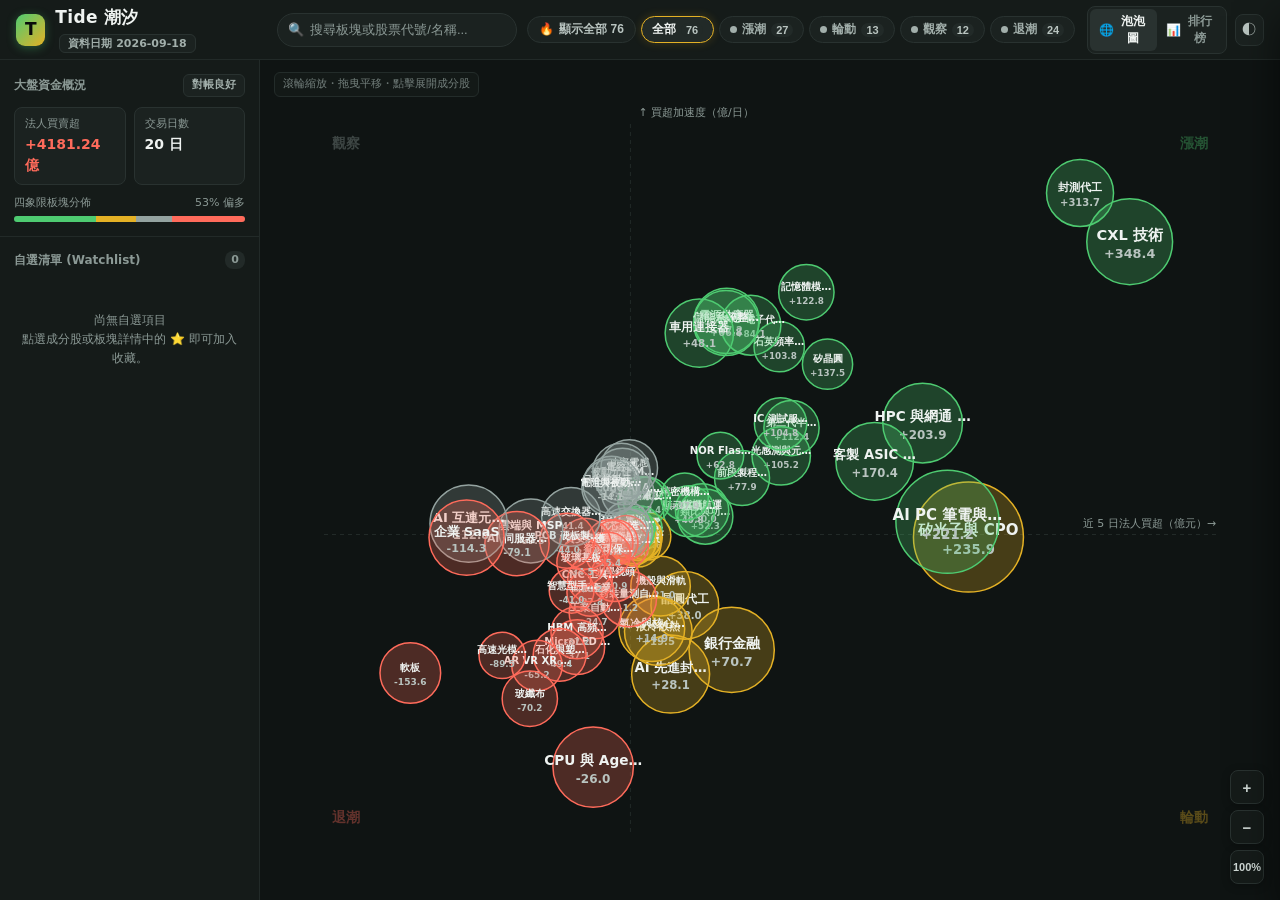
==== web/index.html @ 248040b3 "feat: initial commit for Tide Taiwan Stock Flow Visualizer" ====
<!DOCTYPE html>
<html lang="zh-TW" data-theme="dark">
<head>
<meta charset="UTF-8">
<meta name="viewport" content="width=device-width, initial-scale=1.0, maximum-scale=5, viewport-fit=cover">
<title>Tide 潮汐｜台股板塊輪動・法人資金流向</title>
<link rel="stylesheet" href="style.css">
<script>
// 首屏前套用主題，避免閃爍
(function () {
  try {
    var mode = localStorage.getItem('theme_mode') || 'dark';
    document.documentElement.dataset.theme = mode;
  } catch (e) {
    document.documentElement.dataset.theme = 'dark';
  }
}());
</script>
</head>
<body>
<div class="app-container">

  <!-- 頂部導航列 -->
  <header class="top-header">
    <div class="brand-section" id="brand-home">
      <div class="brand-logo">T</div>
      <div>
        <span class="brand-title">Tide 潮汐</span>
        <span class="date-badge" id="data-date">載入中…</span>
      </div>
    </div>

    <!-- 搜尋與象限過濾 -->
    <div class="header-center">
      <div class="search-wrapper" id="search-wrapper">
        <span class="search-icon-left">🔍</span>
        <input type="text" class="search-input" id="search-input" placeholder="搜尋板塊或股票代號/名稱..." autocomplete="off">
        <button class="search-clear-btn" id="search-clear" type="button" aria-label="清除搜尋">✕</button>
        <div class="search-dropdown" id="search-dropdown"></div>
      </div>

      <div class="quadrant-filters" id="quadrant-filters">
        <button class="compact-chip" id="compact-toggle" type="button" title="切換熱門前 15 大板塊或全部 76 板塊">
          <span>🔥</span> <span id="compact-toggle-label">只看熱門 15</span>
        </button>
        <button class="q-filter-btn active" data-q="" type="button">
          <span class="label">全部</span> <span class="count" id="count-all">76</span>
        </button>
        <button class="q-filter-btn" data-q="surge" type="button">
          <span class="dot"></span> <span class="label">漲潮</span> <span class="count" id="count-surge">0</span>
        </button>
        <button class="q-filter-btn" data-q="rotation" type="button">
          <span class="dot"></span> <span class="label">輪動</span> <span class="count" id="count-rotation">0</span>
        </button>
        <button class="q-filter-btn" data-q="watch" type="button">
          <span class="dot"></span> <span class="label">觀察</span> <span class="count" id="count-watch">0</span>
        </button>
        <button class="q-filter-btn" data-q="ebb" type="button">
          <span class="dot"></span> <span class="label">退潮</span> <span class="count" id="count-ebb">0</span>
        </button>
      </div>
    </div>

    <!-- 視圖與主題切換 -->
    <div class="header-right">
      <div class="view-toggle">
        <button class="view-btn active" id="btn-view-chart" type="button" title="四象限泡泡圖">
          <span>🌐</span> 泡泡圖
        </button>
        <button class="view-btn" id="btn-view-rank" type="button" title="板塊資金排行榜">
          <span>📊</span> 排行榜
        </button>
      </div>
      <button class="icon-btn" id="theme-toggle" type="button" title="切換深淺色主題" aria-label="切換主題">◐</button>
    </div>
  </header>

  <!-- 主內容分欄 -->
  <div class="main-body">

    <!-- 左側側欄：市場總覽與自選清單 -->
    <aside class="sidebar" id="sidebar">
      <div class="sidebar-section">
        <div class="sidebar-title">
          <span>大盤資金概況</span>
          <span class="date-badge" id="sidebar-recon-badge">對帳良好</span>
        </div>
        <div class="market-stats-grid">
          <div class="stat-box">
            <div class="stat-label">法人買賣超</div>
            <div class="stat-value" id="stat-total-flow">--</div>
          </div>
          <div class="stat-box">
            <div class="stat-label">交易日數</div>
            <div class="stat-value" id="stat-trading-days">--</div>
          </div>
        </div>
        <div class="quadrant-bar-wrap">
          <div class="stat-label" style="display:flex; justify-content:space-between; margin-bottom:4px;">
            <span>四象限板塊分佈</span>
            <span id="stat-quad-ratio">--</span>
          </div>
          <div class="quadrant-bar" id="quadrant-bar">
            <div class="quadrant-bar-segment surge" style="width: 25%"></div>
            <div class="quadrant-bar-segment rotation" style="width: 25%"></div>
            <div class="quadrant-bar-segment watch" style="width: 25%"></div>
            <div class="quadrant-bar-segment ebb" style="width: 25%"></div>
          </div>
        </div>
      </div>

      <!-- 自選清單 -->
      <div class="watchlist-wrap">
        <div class="sidebar-section" style="border-bottom:none; padding-bottom:4px;">
          <div class="sidebar-title">
            <span>自選清單 (Watchlist)</span>
            <span class="count" id="watchlist-count" style="font-size:11px; background:var(--s4); padding:1px 6px; border-radius:8px;">0</span>
          </div>
        </div>
        <div class="watchlist-list" id="watchlist-items">
          <div class="watchlist-empty">尚無自選項目<br>點選成分股或板塊詳情中的 ⭐ 即可加入收藏。</div>
        </div>
      </div>
    </aside>

    <!-- 中央工作區 -->
    <main class="main-stage">
      <!-- 泡泡圖視圖 -->
      <div class="chart-container" id="chart-view">
        <div class="pan-hint">滾輪縮放・拖曳平移・點擊展開成分股</div>
        <div id="chart-mount" style="width:100%; height:100%;"></div>

        <!-- 重疊板塊彈出選單 (Overlap Disambiguation Popover) -->
        <div class="overlap-menu" id="overlap-menu" style="display:none;"></div>

        <!-- 畫布懸浮控制鈕 -->
        <div class="chart-controls">
          <button class="zoom-btn" id="btn-zoom-in" type="button" title="放大">+</button>
          <button class="zoom-btn" id="btn-zoom-out" type="button" title="縮小">−</button>
          <button class="zoom-btn" id="btn-zoom-reset" type="button" title="重置視圖" style="font-size:11px;">100%</button>
        </div>
      </div>

      <!-- 排行榜視圖 -->
      <div class="ranking-container" id="ranking-view">
        <div class="ranking-table-card">
          <div style="display:flex; justify-content:space-between; align-items:center; padding:12px 16px; border-bottom:1px solid var(--s4);">
            <div style="font-size:15px; font-weight:700;">板塊資金流排行榜</div>
            <div class="view-toggle" id="rank-sort-tabs">
              <button class="view-btn active" data-sort="net_5d_yi" type="button">近 5 日</button>
              <button class="view-btn" data-sort="net_1d_yi" type="button">當日</button>
              <button class="view-btn" data-sort="net_20d_yi" type="button">近 20 日</button>
              <button class="view-btn" data-sort="accel" type="button">加速度</button>
            </div>
          </div>
          <div id="ranking-mount"></div>
        </div>
      </div>
    </main>

  </div>

  <!-- 懸浮氣泡 Tooltip Popover -->
  <div class="bubble-tooltip" id="bubble-tooltip"></div>

  <!-- 右側滑入式成分股抽屜 (Slide-over Drawer) -->
  <div class="drawer-backdrop" id="drawer-backdrop"></div>
  <aside class="detail-drawer" id="detail-drawer">
    <div class="drawer-header">
      <div class="drawer-title-wrap">
        <div style="display:flex; align-items:center; gap:8px;">
          <h2 class="drawer-title" id="drawer-sector-name">板塊名稱</h2>
          <span class="date-badge" id="drawer-quadrant-badge">漲潮</span>
        </div>
        <div style="font-size:12px; color:var(--s9);" id="drawer-sector-summary">7 檔成分股・近 5 日買超 +12.3 億</div>
      </div>
      <div class="drawer-header-actions">
        <button class="fav-star-btn" id="drawer-fav-btn" type="button" title="收藏板塊">★</button>
        <button class="icon-btn" id="drawer-close-btn" type="button" title="關閉 (Esc)">✕</button>
      </div>
    </div>

    <!-- 板塊核心指標 -->
    <div class="drawer-metrics-grid">
      <div class="drawer-metric">
        <span class="label">近 5 日買超</span>
        <span class="val" id="dm-5d">--</span>
      </div>
      <div class="drawer-metric">
        <span class="label">買超加速度</span>
        <span class="val" id="dm-accel">--</span>
      </div>
      <div class="drawer-metric">
        <span class="label">近 20 日買超</span>
        <span class="val" id="dm-20d">--</span>
      </div>
    </div>

    <!-- 成分股清單 -->
    <div class="drawer-body">
      <div style="display:flex; justify-content:space-between; align-items:center; margin-bottom:10px;">
        <span style="font-size:12px; font-weight:700; color:var(--s9);">成分股明細</span>
        <input type="text" id="drawer-stock-search" placeholder="篩選成分股..." style="background:var(--s3); border:1px solid var(--s5); border-radius:6px; color:var(--s13); font-size:12px; padding:3px 8px; width:120px; outline:none;">
      </div>
      <div id="drawer-stocks-mount"></div>
    </div>
  </aside>

</div>

<script src="chart.js"></script>
<script src="app.js"></script>
</body>
</html>
---- web/style.css ----
/* Tide 潮汐自製版 — 參照原站 (tide-tw.app) 之 Design System */

:root {
  /* 灰階階層 (原站 --s0 ~ --s13) */
  --s0: #080B0A;
  --s1: #0F1413;
  --s2: #151B19;
  --s3: #1B2220;
  --s4: #222A28;
  --s5: #293230;
  --s6: #313B39;
  --s7: #41504C;
  --s8: #8B9995;
  --s9: #A2AFAB;
  --s10: #B9C4C0;
  --s11: #CED7D4;
  --s12: #DCE3E0;
  --s13: #EFF3F1;

  /* 強調色與象限顏色 */
  --c-gold: #E4B125;
  --c-gold-dim: #806840;
  --c-mint: #4ECB71;
  --c-mint-dim: #1E8449;
  --c-coral: #FF6B5B;
  --c-coral-dim: #C0392B;
  --c-watch: #94A3A0;
  --c-watch-dim: #6B7A73;

  --q-surge: #4ECB71;
  --q-surge-bg: rgba(78, 203, 113, 0.14);
  --q-rotation: #E4B125;
  --q-rotation-bg: rgba(228, 177, 37, 0.14);
  --q-watch: #94A3A0;
  --q-watch-bg: rgba(148, 163, 160, 0.14);
  --q-ebb: #FF6B5B;
  --q-ebb-bg: rgba(255, 107, 91, 0.14);

  --pos: #FF6B5B; /* 台股紅漲 */
  --neg: #4ECB71; /* 台股綠跌 */
  --buy: #4ECB71; /* 買超綠/進水 */
  --sell: #FF6B5B; /* 賣超紅/退水 */

  --medal-1: #F6D97C;
  --medal-2: #E6ECEF;
  --medal-3: #EFBB8D;
  --medal-fg: #2B2210;

  --shadow-lg: 0 16px 40px rgba(0, 0, 0, 0.55);
  --shadow-md: 0 8px 24px rgba(0, 0, 0, 0.4);
  --shadow-sm: 0 2px 8px rgba(0, 0, 0, 0.25);

  --header-h: 60px;
  --sidebar-w: 260px;
}

html[data-theme="light"] {
  --s0: #FFFFFF;
  --s1: #F4F7F5;
  --s2: #FFFFFF;
  --s3: #EDF2EF;
  --s4: #E4EBE7;
  --s5: #D9E2DE;
  --s6: #C8D4CF;
  --s7: #B6C4BE;
  --s8: #63706B;
  --s9: #505C58;
  --s10: #43504B;
  --s11: #34403C;
  --s12: #202A26;
  --s13: #101715;

  --c-gold: #B8860B;
  --c-gold-dim: #75622B;
  --c-mint: #1E8449;
  --c-mint-dim: #145A32;
  --c-coral: #D9381E;
  --c-coral-dim: #922B21;
  --c-watch: #5D6D7E;
  --c-watch-dim: #34495E;

  --q-surge: #1E8449;
  --q-surge-bg: rgba(30, 132, 73, 0.12);
  --q-rotation: #B8860B;
  --q-rotation-bg: rgba(184, 134, 11, 0.12);
  --q-watch: #5D6D7E;
  --q-watch-bg: rgba(93, 109, 126, 0.12);
  --q-ebb: #D9381E;
  --q-ebb-bg: rgba(217, 56, 30, 0.12);

  --pos: #D9381E;
  --neg: #1E8449;
  --buy: #1E8449;
  --sell: #D9381E;

  --shadow-lg: 0 16px 40px rgba(0, 0, 0, 0.12);
  --shadow-md: 0 8px 24px rgba(0, 0, 0, 0.08);
  --shadow-sm: 0 2px 8px rgba(0, 0, 0, 0.05);
}

* {
  box-sizing: border-box;
  margin: 0;
  padding: 0;
  -webkit-tap-highlight-color: transparent;
}

html, body {
  width: 100%;
  height: 100%;
  overflow: hidden;
  background: var(--s1);
  color: var(--s13);
  font-family: -apple-system, BlinkMacSystemFont, system-ui, 'PingFang TC', 'Microsoft JhengHei', sans-serif;
  line-height: 1.5;
  user-select: none;
  -webkit-user-select: none;
}

/* 捲軸美化 */
::-webkit-scrollbar {
  width: 6px;
  height: 6px;
}
::-webkit-scrollbar-track {
  background: transparent;
}
::-webkit-scrollbar-thumb {
  background: var(--s5);
  border-radius: 4px;
}
::-webkit-scrollbar-thumb:hover {
  background: var(--s7);
}

/* 主版面佈局 */
.app-container {
  display: flex;
  flex-direction: column;
  width: 100vw;
  height: 100vh;
  background: var(--s1);
  position: relative;
}

/* 頂部導航列 */
.top-header {
  height: var(--header-h);
  background: var(--s2);
  border-bottom: 1px solid var(--s4);
  display: flex;
  align-items: center;
  justify-content: space-between;
  padding: 0 16px;
  gap: 12px;
  z-index: 40;
  flex-shrink: 0;
}

.brand-section {
  display: flex;
  align-items: center;
  gap: 10px;
  cursor: pointer;
}

.brand-logo {
  width: 32px;
  height: 32px;
  background: linear-gradient(135deg, var(--c-mint), var(--c-gold));
  border-radius: 9px;
  display: flex;
  align-items: center;
  justify-content: center;
  color: #080B0A;
  font-weight: 900;
  font-size: 17px;
  box-shadow: 0 2px 10px rgba(78, 203, 113, 0.35);
}

.brand-title {
  font-size: 17px;
  font-weight: 700;
  color: var(--s13);
  letter-spacing: 0.02em;
}

.date-badge {
  font-size: 11px;
  font-weight: 600;
  background: var(--s3);
  border: 1px solid var(--s5);
  color: var(--s9);
  padding: 2px 8px;
  border-radius: 6px;
  margin-left: 4px;
  white-space: nowrap;
}

/* 頂部中央：搜尋與象限過濾 */
.header-center {
  display: flex;
  align-items: center;
  gap: 10px;
  flex: 1;
  max-width: 820px;
  justify-content: center;
}

/* 智慧搜尋框 */
.search-wrapper {
  position: relative;
  width: 240px;
  transition: width 0.25s ease;
}

.search-wrapper:focus-within {
  width: 300px;
}

.search-input {
  width: 100%;
  height: 34px;
  background: var(--s3);
  border: 1px solid var(--s5);
  border-radius: 17px;
  padding: 0 32px 0 32px;
  font-size: 13px;
  color: var(--s13);
  outline: none;
  transition: border-color 0.2s, background 0.2s;
}

.search-input:focus {
  border-color: var(--c-gold);
  background: var(--s2);
}

.search-input::placeholder {
  color: var(--s8);
}

.search-icon-left {
  position: absolute;
  left: 11px;
  top: 50%;
  transform: translateY(-50%);
  color: var(--s8);
  font-size: 13px;
  pointer-events: none;
}

.search-clear-btn {
  position: absolute;
  right: 10px;
  top: 50%;
  transform: translateY(-50%);
  background: none;
  border: none;
  color: var(--s8);
  cursor: pointer;
  font-size: 14px;
  padding: 2px;
  display: none;
}

.search-wrapper.has-text .search-clear-btn {
  display: block;
}

/* 搜尋下拉選單 */
.search-dropdown {
  position: absolute;
  top: calc(100% + 6px);
  left: 0;
  right: 0;
  background: var(--s2);
  border: 1px solid var(--s5);
  border-radius: 12px;
  box-shadow: var(--shadow-lg);
  max-height: 380px;
  overflow-y: auto;
  z-index: 100;
  display: none;
}

.search-dropdown.open {
  display: block;
}

.search-result-group {
  padding: 6px 0;
  border-bottom: 1px solid var(--s4);
}
.search-result-group:last-child {
  border-bottom: none;
}

.search-group-title {
  font-size: 11px;
  font-weight: 700;
  color: var(--s8);
  padding: 4px 12px;
  text-transform: uppercase;
}

.search-item {
  display: flex;
  align-items: center;
  justify-content: space-between;
  padding: 8px 12px;
  cursor: pointer;
  font-size: 13px;
  color: var(--s12);
  transition: background 0.15s;
}

.search-item:hover, .search-item.highlighted {
  background: var(--s4);
  color: var(--s13);
}

.search-item-left {
  display: flex;
  align-items: center;
  gap: 8px;
}

.search-item-code {
  font-family: ui-monospace, SFMono-Regular, monospace;
  font-weight: 700;
  color: var(--c-gold);
}

.search-item-tag {
  font-size: 11px;
  background: var(--s4);
  color: var(--s10);
  padding: 1px 6px;
  border-radius: 4px;
}

.compact-chip {
  background: var(--s3);
  border: 1px solid var(--s5);
  border-radius: 14px;
  color: var(--s10);
  font-size: 12px;
  font-weight: 600;
  padding: 4px 11px;
  cursor: pointer;
  line-height: 1.4;
  white-space: nowrap;
  display: flex;
  align-items: center;
  gap: 5px;
  transition: all 0.18s;
}

.compact-chip:hover {
  color: var(--s13);
  border-color: var(--s7);
}

.compact-chip.active {
  background: var(--s4);
  color: var(--c-gold);
  border-color: var(--c-gold);
  box-shadow: 0 0 10px rgba(228, 177, 37, 0.2);
}

/* 象限過濾 Pills */
.quadrant-filters {
  display: flex;
  align-items: center;
  gap: 5px;
  flex-wrap: nowrap;
}

.q-filter-btn {
  display: flex;
  align-items: center;
  gap: 5px;
  padding: 4px 10px;
  border-radius: 14px;
  background: var(--s3);
  border: 1px solid var(--s5);
  color: var(--s9);
  font-size: 12px;
  font-weight: 600;
  cursor: pointer;
  transition: all 0.18s;
  white-space: nowrap;
}

.q-filter-btn:hover {
  color: var(--s12);
  border-color: var(--s7);
}

.q-filter-btn .dot {
  width: 7px;
  height: 7px;
  border-radius: 50%;
  background: currentColor;
}

.q-filter-btn .count {
  font-size: 11px;
  background: var(--s4);
  padding: 1px 5px;
  border-radius: 8px;
  color: var(--s10);
}

.q-filter-btn.active {
  color: var(--s13);
  background: var(--s4);
  border-color: var(--btn-color, var(--c-gold));
  box-shadow: 0 0 10px rgba(228, 177, 37, 0.2);
}

.q-filter-btn.active[data-q="surge"] { --btn-color: var(--q-surge); }
.q-filter-btn.active[data-q="rotation"] { --btn-color: var(--q-rotation); }
.q-filter-btn.active[data-q="watch"] { --btn-color: var(--q-watch); }
.q-filter-btn.active[data-q="ebb"] { --btn-color: var(--q-ebb); }

/* 頂部右側控制項 */
.header-right {
  display: flex;
  align-items: center;
  gap: 8px;
}

.view-toggle {
  display: flex;
  background: var(--s3);
  border: 1px solid var(--s5);
  border-radius: 8px;
  padding: 2px;
}

.view-btn {
  padding: 4px 9px;
  font-size: 12px;
  font-weight: 600;
  background: none;
  border: none;
  color: var(--s8);
  border-radius: 6px;
  cursor: pointer;
  display: flex;
  align-items: center;
  gap: 4px;
  transition: all 0.15s;
}

.view-btn.active {
  background: var(--s5);
  color: var(--s13);
}

.icon-btn {
  width: 32px;
  height: 32px;
  border-radius: 8px;
  background: var(--s3);
  border: 1px solid var(--s5);
  color: var(--s10);
  display: flex;
  align-items: center;
  justify-content: center;
  cursor: pointer;
  font-size: 14px;
  transition: background 0.15s, color 0.15s;
}

.icon-btn:hover {
  background: var(--s4);
  color: var(--s13);
}

/* 主體內容分欄 */
.main-body {
  display: flex;
  flex: 1;
  min-height: 0;
  position: relative;
  overflow: hidden;
}

/* 左側側欄 */
.sidebar {
  width: var(--sidebar-w);
  background: var(--s2);
  border-right: 1px solid var(--s4);
  display: flex;
  flex-direction: column;
  flex-shrink: 0;
  transition: transform 0.25s ease, width 0.25s ease;
  z-index: 20;
}

.sidebar.collapsed {
  width: 0;
  overflow: hidden;
  border-right: none;
}

.sidebar-section {
  padding: 14px;
  border-bottom: 1px solid var(--s4);
}

.sidebar-title {
  font-size: 12px;
  font-weight: 700;
  color: var(--s8);
  margin-bottom: 10px;
  display: flex;
  align-items: center;
  justify-content: space-between;
}

/* 大盤概況指標卡 */
.market-stats-grid {
  display: grid;
  grid-template-columns: 1fr 1fr;
  gap: 8px;
}

.stat-box {
  background: var(--s3);
  border: 1px solid var(--s5);
  border-radius: 8px;
  padding: 8px 10px;
}

.stat-label {
  font-size: 11px;
  color: var(--s8);
  margin-bottom: 2px;
}

.stat-value {
  font-size: 14px;
  font-weight: 700;
  font-variant-numeric: tabular-nums;
}

/* 四象限進程條 */
.quadrant-bar-wrap {
  margin-top: 10px;
}

.quadrant-bar {
  height: 6px;
  border-radius: 3px;
  display: flex;
  overflow: hidden;
  background: var(--s4);
}

.quadrant-bar-segment {
  height: 100%;
  transition: width 0.3s ease;
}

.quadrant-bar-segment.surge { background: var(--q-surge); }
.quadrant-bar-segment.rotation { background: var(--q-rotation); }
.quadrant-bar-segment.watch { background: var(--q-watch); }
.quadrant-bar-segment.ebb { background: var(--q-ebb); }

/* 自選清單 */
.watchlist-wrap {
  flex: 1;
  display: flex;
  flex-direction: column;
  min-height: 0;
}

.watchlist-list {
  flex: 1;
  overflow-y: auto;
  padding: 4px 8px;
}

.watchlist-empty {
  font-size: 12px;
  color: var(--s8);
  text-align: center;
  padding: 24px 12px;
  line-height: 1.6;
}

.watchlist-item {
  display: flex;
  align-items: center;
  justify-content: space-between;
  padding: 7px 10px;
  border-radius: 8px;
  cursor: pointer;
  font-size: 13px;
  color: var(--s11);
  margin-bottom: 2px;
  transition: background 0.15s;
}

.watchlist-item:hover {
  background: var(--s3);
  color: var(--s13);
}

.watchlist-item .remove-btn {
  background: none;
  border: none;
  color: var(--s7);
  cursor: pointer;
  font-size: 13px;
  padding: 2px;
  opacity: 0;
  transition: opacity 0.15s, color 0.15s;
}

.watchlist-item:hover .remove-btn {
  opacity: 1;
}
.watchlist-item .remove-btn:hover {
  color: var(--c-coral);
}

/* 中央工作區 */
.main-stage {
  flex: 1;
  min-width: 0;
  position: relative;
  background: var(--s1);
  display: flex;
  flex-direction: column;
  overflow: hidden;
}

/* 泡泡圖容器 */
.chart-container {
  flex: 1;
  position: relative;
  overflow: hidden;
  background: var(--s1);
  touch-action: none;
}

.chart-svg {
  width: 100%;
  height: 100%;
  display: block;
  cursor: grab;
}
.chart-svg.dragging {
  cursor: grabbing;
}

/* 泡泡樣式 */
.bubble {
  cursor: pointer;
  transition: opacity 0.25s, transform 0.25s;
}

.bubble circle {
  fill-opacity: 0.26;
  stroke-width: 1.5;
  transition: fill-opacity 0.2s, stroke-width 0.2s;
}

.bubble:hover circle, .bubble:focus circle {
  fill-opacity: 0.55;
  stroke-width: 2.5;
}

.bubble text {
  pointer-events: none;
  user-select: none;
}

.b-title {
  font-weight: 700;
  fill: var(--s13);
}

.b-subtitle {
  font-weight: 600;
  fill: var(--s10);
  font-variant-numeric: tabular-nums;
}

.q-surge circle { fill: var(--q-surge); stroke: var(--q-surge); }
.q-rotation circle { fill: var(--q-rotation); stroke: var(--q-rotation); }
.q-watch circle { fill: var(--q-watch); stroke: var(--q-watch); }
.q-ebb circle { fill: var(--q-ebb); stroke: var(--q-ebb); }

.bubble.dimmed {
  opacity: 0.12;
  pointer-events: none;
}

/* 靜態置頂高亮發光（選單 hover 回饋，純邊框與發光置頂，不晃動） */
.bubble.highlighted circle {
  stroke: var(--s13);
  stroke-width: 3px;
  stroke-opacity: 1;
  fill-opacity: 0.95;
  filter: drop-shadow(0 0 10px rgba(255, 255, 255, 0.65));
}

.bubble.highlighted .b-title {
  fill: #FFFFFF;
  font-weight: 800;
}

/* 脈衝呼吸動畫 */
@keyframes bubblePulse {
  0%   { transform: scale(1); }
  25%  { transform: scale(2.0); }
  50%  { transform: scale(1.35); }
  75%  { transform: scale(1.65); }
  100% { transform: scale(1); }
}

.bubble.pulse circle {
  animation: bubblePulse 0.9s cubic-bezier(0.34, 1.56, 0.64, 1) forwards;
  stroke-width: 4px;
}

/* 座標軸與背景文字 */
.axis-line {
  stroke: var(--s4);
  stroke-width: 1;
  stroke-dasharray: 4 4;
}

.axis-text {
  fill: var(--s8);
  font-size: 11px;
  font-weight: 500;
  user-select: none;
}

.quadrant-bg-label {
  font-size: 14px;
  font-weight: 800;
  opacity: 0.35;
  user-select: none;
}
.quadrant-bg-label.surge { fill: var(--q-surge); }
.quadrant-bg-label.rotation { fill: var(--q-rotation); }
.quadrant-bg-label.watch { fill: var(--q-watch); }
.quadrant-bg-label.ebb { fill: var(--q-ebb); }

/* 畫布控制懸浮按鈕 */
.chart-controls {
  position: absolute;
  bottom: 16px;
  right: 16px;
  display: flex;
  flex-direction: column;
  gap: 6px;
  z-index: 10;
}

.zoom-btn {
  width: 34px;
  height: 34px;
  background: var(--s2);
  border: 1px solid var(--s5);
  border-radius: 8px;
  color: var(--s11);
  display: flex;
  align-items: center;
  justify-content: center;
  font-size: 15px;
  font-weight: 700;
  cursor: pointer;
  box-shadow: var(--shadow-sm);
  transition: all 0.15s;
}

.zoom-btn:hover {
  background: var(--s3);
  color: var(--s13);
  border-color: var(--s7);
}

.pan-hint {
  position: absolute;
  top: 12px;
  left: 14px;
  font-size: 11px;
  color: var(--s8);
  background: var(--s2);
  border: 1px solid var(--s5);
  padding: 3px 8px;
  border-radius: 6px;
  pointer-events: none;
  opacity: 0.8;
}

/* 懸浮氣泡 Tooltip */
.bubble-tooltip {
  position: absolute;
  z-index: 150;
  pointer-events: none;
  background: var(--s3);
  border: 1px solid var(--s6);
  border-radius: 10px;
  padding: 10px 14px;
  box-shadow: var(--shadow-lg);
  font-size: 12px;
  color: var(--s12);
  min-width: 200px;
  transform: translate(-50%, -100%) translateY(-12px);
  transition: opacity 0.15s ease, transform 0.15s ease;
  display: none;
}

/* 重疊板塊彈出選單 (Overlap Menu) */
.overlap-menu {
  position: absolute;
  z-index: 160;
  background: var(--s2);
  border: 1px solid var(--s5);
  border-radius: 14px;
  box-shadow: var(--shadow-lg);
  width: 240px;
  overflow: hidden;
  animation: fadeInUp 0.16s ease;
  display: flex;
  flex-direction: column;
  backdrop-filter: blur(12px);
  -webkit-backdrop-filter: blur(12px);
}

@keyframes fadeInUp {
  from { opacity: 0; transform: translateY(6px); }
  to { opacity: 1; transform: translateY(0); }
}

.overlap-menu-header {
  padding: 10px 14px 8px;
  font-size: 12px;
  font-weight: 700;
  color: var(--s8);
  border-bottom: 1px solid var(--s4);
  letter-spacing: 0.2px;
}

.overlap-menu-list {
  overflow-y: auto;
  max-height: 280px;
}

.overlap-menu-item {
  display: flex;
  align-items: center;
  gap: 10px;
  padding: 9px 14px;
  cursor: pointer;
  border-bottom: 1px solid var(--s4);
  transition: background 0.15s ease;
}

.overlap-menu-item:last-child {
  border-bottom: none;
}

.overlap-menu-item:hover {
  background: var(--s4);
}

.overlap-dot {
  width: 8px;
  height: 8px;
  border-radius: 50%;
  flex-shrink: 0;
}

.overlap-name {
  font-size: 13px;
  font-weight: 600;
  color: var(--s13);
  flex: 1;
  overflow: hidden;
  text-overflow: ellipsis;
  white-space: nowrap;
}

.overlap-val {
  font-size: 12px;
  font-weight: 700;
  font-variant-numeric: tabular-nums;
  flex-shrink: 0;
}

.bubble-tooltip.visible {
  display: block;
}

.tt-head {
  display: flex;
  align-items: center;
  justify-content: space-between;
  margin-bottom: 6px;
}

.tt-title {
  font-size: 14px;
  font-weight: 700;
  color: var(--s13);
}

.tt-pill {
  font-size: 10px;
  padding: 1px 6px;
  border-radius: 8px;
  font-weight: 700;
}

.tt-metrics {
  display: grid;
  grid-template-columns: 1fr 1fr;
  gap: 6px;
  margin-bottom: 8px;
  font-variant-numeric: tabular-nums;
}

.tt-contributors {
  border-top: 1px solid var(--s5);
  padding-top: 6px;
  font-size: 11px;
  color: var(--s9);
}

/* 排行榜視圖 */
.ranking-container {
  flex: 1;
  overflow-y: auto;
  padding: 16px;
  display: none;
}

.ranking-container.active {
  display: block;
}

.ranking-table-card {
  max-width: 1000px;
  margin: 0 auto;
  background: var(--s2);
  border: 1px solid var(--s4);
  border-radius: 12px;
  overflow: hidden;
  box-shadow: var(--shadow-sm);
}

.rank-table {
  width: 100%;
  border-collapse: collapse;
  font-size: 13px;
}

.rank-table th {
  background: var(--s3);
  color: var(--s8);
  font-weight: 600;
  padding: 10px 12px;
  text-align: left;
  font-size: 12px;
  cursor: pointer;
  user-select: none;
}

.rank-table th:hover {
  color: var(--s13);
}

.rank-table td {
  padding: 10px 12px;
  border-bottom: 1px solid var(--s4);
}

.rank-table tbody tr {
  cursor: pointer;
  transition: background 0.12s;
}

.rank-table tbody tr:hover {
  background: var(--s3);
}

.medal-badge {
  display: inline-flex;
  align-items: center;
  justify-content: center;
  width: 20px;
  height: 20px;
  border-radius: 50%;
  font-size: 11px;
  font-weight: 800;
}
.medal-1 { background: var(--medal-1); color: var(--medal-fg); }
.medal-2 { background: var(--medal-2); color: var(--medal-fg); }
.medal-3 { background: var(--medal-3); color: var(--medal-fg); }

/* 右側滑入式抽屜 (Slide-over Drawer) */
.drawer-backdrop {
  position: fixed;
  inset: 0;
  background: rgba(0, 0, 0, 0.45);
  z-index: 180;
  opacity: 0;
  pointer-events: none;
  transition: opacity 0.25s ease;
}

.drawer-backdrop.open {
  opacity: 1;
  pointer-events: auto;
}

.detail-drawer {
  position: fixed;
  top: 0;
  right: 0;
  bottom: 0;
  width: min(92vw, 460px);
  background: var(--s2);
  border-left: 1px solid var(--s4);
  box-shadow: var(--shadow-lg);
  z-index: 190;
  display: flex;
  flex-direction: column;
  transform: translateX(100%);
  transition: transform 0.28s cubic-bezier(0.2, 0.9, 0.3, 1);
}

.detail-drawer.open {
  transform: translateX(0);
}

.drawer-header {
  padding: 16px;
  border-bottom: 1px solid var(--s4);
  display: flex;
  align-items: flex-start;
  justify-content: space-between;
  gap: 12px;
}

.drawer-title-wrap {
  display: flex;
  flex-direction: column;
  gap: 4px;
}

.drawer-title {
  font-size: 18px;
  font-weight: 700;
  color: var(--s13);
}

.drawer-header-actions {
  display: flex;
  align-items: center;
  gap: 6px;
}

.drawer-metrics-grid {
  display: grid;
  grid-template-columns: repeat(3, 1fr);
  gap: 8px;
  padding: 12px 16px;
  background: var(--s3);
  border-bottom: 1px solid var(--s4);
}

.drawer-metric {
  display: flex;
  flex-direction: column;
}

.drawer-metric .label {
  font-size: 11px;
  color: var(--s8);
}

.drawer-metric .val {
  font-size: 14px;
  font-weight: 700;
  font-variant-numeric: tabular-nums;
}

.drawer-body {
  flex: 1;
  overflow-y: auto;
  padding: 12px 16px;
}

.stocks-table {
  width: 100%;
  border-collapse: collapse;
  font-size: 13px;
}

.stocks-table th {
  font-size: 11px;
  color: var(--s8);
  padding: 6px 8px;
  text-align: left;
  border-bottom: 1px solid var(--s4);
  font-weight: 600;
}

.stocks-table td {
  padding: 8px;
  border-bottom: 1px solid var(--s4);
}

.fav-star-btn {
  background: none;
  border: none;
  font-size: 15px;
  color: var(--s7);
  cursor: pointer;
  transition: color 0.15s;
}
.fav-star-btn.active {
  color: var(--c-gold);
}

/* 數值高亮顏色 */
.num { text-align: right; font-variant-numeric: tabular-nums; }
.mono { font-family: ui-monospace, SFMono-Regular, Menlo, monospace; }
.pos { color: var(--pos); }
.neg { color: var(--neg); }
.buy { color: var(--buy); }
.sell { color: var(--sell); }

/* 響應式佈局適應 */
@media (max-width: 900px) {
  :root {
    --sidebar-w: 0px;
  }
  .sidebar {
    position: fixed;
    top: var(--header-h);
    bottom: 0;
    left: 0;
    width: 260px;
    box-shadow: var(--shadow-lg);
    transform: translateX(-100%);
  }
  .sidebar.mobile-open {
    transform: translateX(0);
  }
  .quadrant-filters .q-filter-btn span.label {
    display: none;
  }
  .search-wrapper {
    width: 160px;
  }
  .search-wrapper:focus-within {
    width: 220px;
  }
}
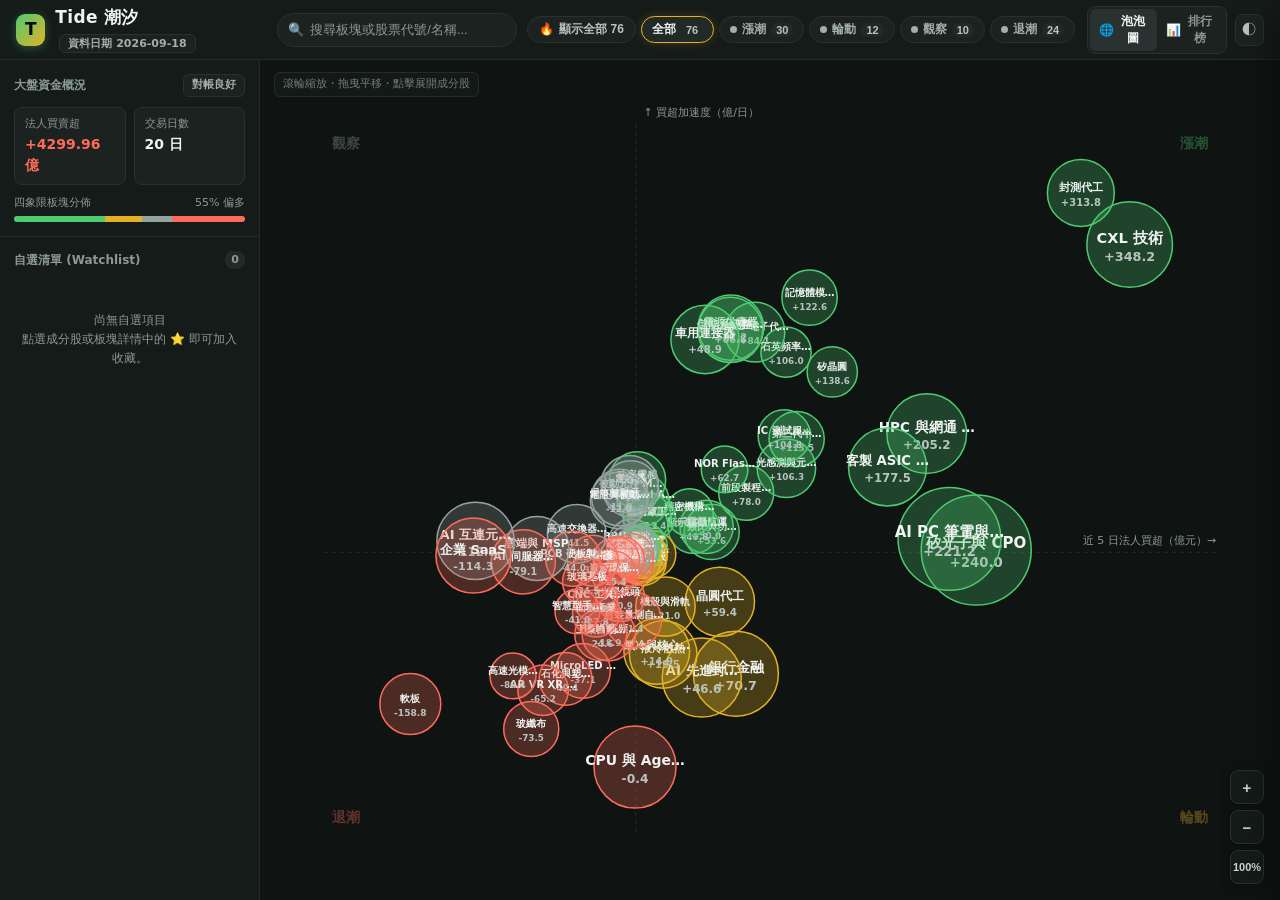
==== commit f2f1a810: "feat: implement pro features 1-4 (institutional breakdown, 20d cost line, streaks, radar leaderboard" ====
--- a/web/index.html
+++ b/web/index.html
@@ -141,11 +141,21 @@
         </div>
       </div>
 
-      <!-- 排行榜視圖 -->
+      <!-- 排行榜與籌碼雷達視圖 -->
       <div class="ranking-container" id="ranking-view">
         <div class="ranking-table-card">
-          <div style="display:flex; justify-content:space-between; align-items:center; padding:12px 16px; border-bottom:1px solid var(--s4);">
-            <div style="font-size:15px; font-weight:700;">板塊資金流排行榜</div>
+          <!-- 籌碼雷達榜單切換 -->
+          <div class="radar-nav-bar" id="radar-nav-tabs">
+            <button class="radar-nav-btn active" data-tab="sectors" type="button">📁 板塊資金榜</button>
+            <button class="radar-nav-btn" data-tab="co_buy" type="button">🎯 土洋同買榜</button>
+            <button class="radar-nav-btn" data-tab="co_sell" type="button">❄️ 土洋同賣榜</button>
+            <button class="radar-nav-btn" data-tab="divergence" type="button">⚡ 土洋對作榜</button>
+            <button class="radar-nav-btn" data-tab="foreign_streak_top" type="button">🔥 外資連買榜</button>
+            <button class="radar-nav-btn" data-tab="trust_streak_top" type="button">💎 投信連買榜</button>
+          </div>
+
+          <div style="display:flex; justify-content:space-between; align-items:center; padding:12px 16px; border-bottom:1px solid var(--s4);" id="rank-header-bar">
+            <div style="font-size:15px; font-weight:700;" id="rank-title">板塊資金流排行榜</div>
             <div class="view-toggle" id="rank-sort-tabs">
               <button class="view-btn active" data-sort="net_5d_yi" type="button">近 5 日</button>
               <button class="view-btn" data-sort="net_1d_yi" type="button">當日</button>
@@ -195,6 +205,21 @@
         <span class="val" id="dm-20d">--</span>
       </div>
     </div>
+    <!-- 法人分項指標 -->
+    <div class="drawer-metrics-grid" style="grid-template-columns: repeat(3, 1fr); background: var(--s2); border-bottom: 1px solid var(--s4); padding: 8px 16px;">
+      <div class="drawer-metric">
+        <span class="label" style="color:#64B5F6;">外資 5 日</span>
+        <span class="val" id="dm-foreign" style="font-size:13px;">--</span>
+      </div>
+      <div class="drawer-metric">
+        <span class="label" style="color:#BA68C8;">投信 5 日</span>
+        <span class="val" id="dm-trust" style="font-size:13px;">--</span>
+      </div>
+      <div class="drawer-metric">
+        <span class="label" style="color:#FFB74D;">自營 5 日</span>
+        <span class="val" id="dm-dealer" style="font-size:13px;">--</span>
+      </div>
+    </div>
 
     <!-- 成分股清單 -->
     <div class="drawer-body">
--- a/web/style.css
+++ b/web/style.css
@@ -1133,6 +1133,109 @@
 }
 .fav-star-btn.active {
   color: var(--c-gold);
+}
+
+/* 法人三大分項 Mini Chips */
+.insti-chips {
+  display: flex;
+  gap: 4px;
+  flex-wrap: wrap;
+  margin-top: 3px;
+  font-size: 10.5px;
+  font-variant-numeric: tabular-nums;
+}
+
+.chip-insti {
+  padding: 1px 5px;
+  border-radius: 4px;
+  background: var(--s3);
+  border: 1px solid var(--s5);
+  font-weight: 500;
+  display: inline-flex;
+  align-items: center;
+  gap: 2px;
+}
+.chip-insti.foreign { color: #64B5F6; }
+.chip-insti.trust { color: #BA68C8; }
+.chip-insti.dealer { color: #FFB74D; }
+
+/* 法人 20 日成本均價 Badge */
+.badge-cost {
+  font-size: 11px;
+  padding: 2px 6px;
+  border-radius: 6px;
+  font-weight: 600;
+  display: inline-flex;
+  align-items: center;
+  gap: 3px;
+  white-space: nowrap;
+}
+.badge-cost.profit {
+  background: rgba(255, 107, 91, 0.14);
+  color: var(--pos);
+  border: 1px solid rgba(255, 107, 91, 0.25);
+}
+.badge-cost.loss {
+  background: rgba(78, 203, 113, 0.14);
+  color: var(--neg);
+  border: 1px solid rgba(78, 203, 113, 0.25);
+}
+
+/* 外資 / 投信連買連賣 Badge */
+.badge-streak {
+  font-size: 10px;
+  font-weight: 700;
+  padding: 1px 5px;
+  border-radius: 4px;
+  display: inline-flex;
+  align-items: center;
+  gap: 2px;
+  white-space: nowrap;
+}
+.badge-streak.buy {
+  background: rgba(255, 107, 91, 0.18);
+  color: var(--pos);
+  border: 1px solid rgba(255, 107, 91, 0.35);
+}
+.badge-streak.sell {
+  background: rgba(78, 203, 113, 0.18);
+  color: var(--neg);
+  border: 1px solid rgba(78, 203, 113, 0.35);
+}
+
+/* 籌碼雷達分頁導覽列 */
+.radar-nav-bar {
+  display: flex;
+  gap: 6px;
+  overflow-x: auto;
+  padding: 10px 16px;
+  background: var(--s2);
+  border-bottom: 1px solid var(--s4);
+}
+
+.radar-nav-btn {
+  padding: 6px 12px;
+  font-size: 12px;
+  font-weight: 600;
+  background: var(--s3);
+  border: 1px solid var(--s5);
+  border-radius: 8px;
+  color: var(--s9);
+  cursor: pointer;
+  white-space: nowrap;
+  transition: all 0.15s;
+}
+
+.radar-nav-btn:hover {
+  color: var(--s12);
+  border-color: var(--s7);
+}
+
+.radar-nav-btn.active {
+  background: var(--s5);
+  color: var(--s13);
+  border-color: var(--c-gold);
+  box-shadow: 0 0 8px rgba(228, 177, 37, 0.2);
 }
 
 /* 數值高亮顏色 */
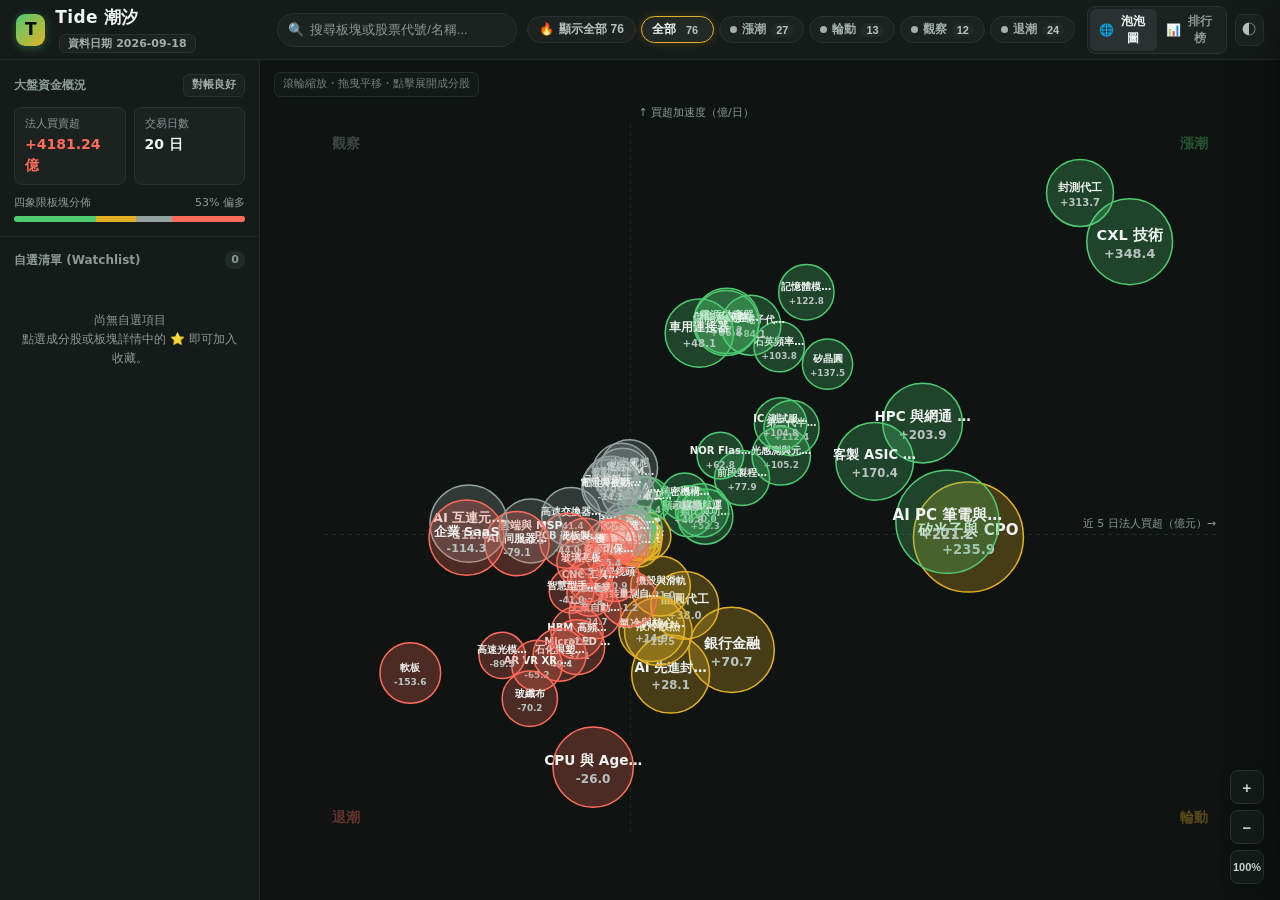
==== commit 03a154e7: "style: upgrade right drawer layout with 540px width and modern stock-card hierarchy" ====
--- a/web/index.html
+++ b/web/index.html
@@ -190,42 +190,44 @@
       </div>
     </div>
 
-    <!-- 板塊核心指標 -->
-    <div class="drawer-metrics-grid">
-      <div class="drawer-metric">
-        <span class="label">近 5 日買超</span>
-        <span class="val" id="dm-5d">--</span>
-      </div>
-      <div class="drawer-metric">
-        <span class="label">買超加速度</span>
-        <span class="val" id="dm-accel">--</span>
-      </div>
-      <div class="drawer-metric">
-        <span class="label">近 20 日買超</span>
-        <span class="val" id="dm-20d">--</span>
-      </div>
-    </div>
-    <!-- 法人分項指標 -->
-    <div class="drawer-metrics-grid" style="grid-template-columns: repeat(3, 1fr); background: var(--s2); border-bottom: 1px solid var(--s4); padding: 8px 16px;">
-      <div class="drawer-metric">
-        <span class="label" style="color:#64B5F6;">外資 5 日</span>
-        <span class="val" id="dm-foreign" style="font-size:13px;">--</span>
-      </div>
-      <div class="drawer-metric">
-        <span class="label" style="color:#BA68C8;">投信 5 日</span>
-        <span class="val" id="dm-trust" style="font-size:13px;">--</span>
-      </div>
-      <div class="drawer-metric">
-        <span class="label" style="color:#FFB74D;">自營 5 日</span>
-        <span class="val" id="dm-dealer" style="font-size:13px;">--</span>
+    <!-- 板塊核心指標與法人分項 -->
+    <div class="drawer-metrics-section">
+      <div class="drawer-metrics-grid">
+        <div class="drawer-metric">
+          <span class="label">近 5 日買超</span>
+          <span class="val" id="dm-5d">--</span>
+        </div>
+        <div class="drawer-metric">
+          <span class="label">買超加速度</span>
+          <span class="val" id="dm-accel">--</span>
+        </div>
+        <div class="drawer-metric">
+          <span class="label">近 20 日買超</span>
+          <span class="val" id="dm-20d">--</span>
+        </div>
+      </div>
+      <!-- 法人 5 日拆解 -->
+      <div class="drawer-insti-grid">
+        <div class="drawer-insti-card foreign">
+          <span class="label">外資 5 日</span>
+          <span class="val" id="dm-foreign">--</span>
+        </div>
+        <div class="drawer-insti-card trust">
+          <span class="label">投信 5 日</span>
+          <span class="val" id="dm-trust">--</span>
+        </div>
+        <div class="drawer-insti-card dealer">
+          <span class="label">自營 5 日</span>
+          <span class="val" id="dm-dealer">--</span>
+        </div>
       </div>
     </div>
 
     <!-- 成分股清單 -->
     <div class="drawer-body">
-      <div style="display:flex; justify-content:space-between; align-items:center; margin-bottom:10px;">
+      <div style="display:flex; justify-content:space-between; align-items:center; margin-bottom:12px;">
         <span style="font-size:12px; font-weight:700; color:var(--s9);">成分股明細</span>
-        <input type="text" id="drawer-stock-search" placeholder="篩選成分股..." style="background:var(--s3); border:1px solid var(--s5); border-radius:6px; color:var(--s13); font-size:12px; padding:3px 8px; width:120px; outline:none;">
+        <input type="text" id="drawer-stock-search" placeholder="搜尋成分股..." style="background:var(--s3); border:1px solid var(--s5); border-radius:6px; color:var(--s13); font-size:12px; padding:4px 10px; width:140px; outline:none;">
       </div>
       <div id="drawer-stocks-mount"></div>
     </div>
--- a/web/style.css
+++ b/web/style.css
@@ -1030,7 +1030,7 @@
   top: 0;
   right: 0;
   bottom: 0;
-  width: min(92vw, 460px);
+  width: min(94vw, 540px);
   background: var(--s2);
   border-left: 1px solid var(--s4);
   box-shadow: var(--shadow-lg);
@@ -1061,7 +1061,7 @@
 }
 
 .drawer-title {
-  font-size: 18px;
+  font-size: 19px;
   font-weight: 700;
   color: var(--s13);
 }
@@ -1070,6 +1070,12 @@
   display: flex;
   align-items: center;
   gap: 6px;
+}
+
+.drawer-metrics-section {
+  display: flex;
+  flex-direction: column;
+  border-bottom: 1px solid var(--s4);
 }
 
 .drawer-metrics-grid {
@@ -1077,8 +1083,7 @@
   grid-template-columns: repeat(3, 1fr);
   gap: 8px;
   padding: 12px 16px;
-  background: var(--s3);
-  border-bottom: 1px solid var(--s4);
+  background: var(--s2);
 }
 
 .drawer-metric {
@@ -1089,10 +1094,58 @@
 .drawer-metric .label {
   font-size: 11px;
   color: var(--s8);
+  margin-bottom: 2px;
 }
 
 .drawer-metric .val {
   font-size: 14px;
+  font-weight: 700;
+  font-variant-numeric: tabular-nums;
+}
+
+/* 法人三大分項獨立色彩卡片 */
+.drawer-insti-grid {
+  display: grid;
+  grid-template-columns: repeat(3, 1fr);
+  gap: 8px;
+  padding: 10px 16px;
+  background: var(--s3);
+  border-top: 1px solid var(--s4);
+}
+
+.drawer-insti-card {
+  padding: 6px 10px;
+  border-radius: 6px;
+  display: flex;
+  flex-direction: column;
+  border: 1px solid transparent;
+}
+.drawer-insti-card.foreign {
+  background: rgba(100, 181, 246, 0.08);
+  border-color: rgba(100, 181, 246, 0.2);
+}
+.drawer-insti-card.foreign .label { color: #64B5F6; }
+
+.drawer-insti-card.trust {
+  background: rgba(186, 104, 200, 0.08);
+  border-color: rgba(186, 104, 200, 0.2);
+}
+.drawer-insti-card.trust .label { color: #BA68C8; }
+
+.drawer-insti-card.dealer {
+  background: rgba(255, 183, 77, 0.08);
+  border-color: rgba(255, 183, 77, 0.2);
+}
+.drawer-insti-card.dealer .label { color: #FFB74D; }
+
+.drawer-insti-card .label {
+  font-size: 11px;
+  font-weight: 600;
+  margin-bottom: 2px;
+}
+
+.drawer-insti-card .val {
+  font-size: 13.5px;
   font-weight: 700;
   font-variant-numeric: tabular-nums;
 }
@@ -1100,27 +1153,147 @@
 .drawer-body {
   flex: 1;
   overflow-y: auto;
-  padding: 12px 16px;
-}
-
-.stocks-table {
-  width: 100%;
-  border-collapse: collapse;
+  padding: 14px 16px;
+}
+
+/* 個股雙層資訊卡片 (Stock Cards) */
+.stocks-card-list {
+  display: flex;
+  flex-direction: column;
+  gap: 8px;
+}
+
+.stock-card {
+  background: var(--s3);
+  border: 1px solid var(--s5);
+  border-radius: 10px;
+  padding: 10px 12px;
+  display: flex;
+  flex-direction: column;
+  gap: 8px;
+  transition: all 0.15s ease;
+  cursor: pointer;
+}
+
+.stock-card:hover {
+  background: var(--s4);
+  border-color: var(--s7);
+  box-shadow: var(--shadow-sm);
+}
+
+.stock-card-top {
+  display: flex;
+  justify-content: space-between;
+  align-items: center;
+  gap: 8px;
+}
+
+.stock-card-identity {
+  display: flex;
+  align-items: center;
+  gap: 6px;
+  min-width: 0;
+  flex: 1;
+}
+
+.stock-code {
   font-size: 13px;
-}
-
-.stocks-table th {
+  font-weight: 700;
+  color: var(--c-gold);
+}
+
+.stock-name {
+  font-size: 14px;
+  font-weight: 700;
+  color: var(--s13);
+  white-space: nowrap;
+}
+
+.stock-card-price-wrap {
+  display: flex;
+  align-items: center;
+  gap: 10px;
+  flex-shrink: 0;
+}
+
+.stock-price-block {
+  display: flex;
+  flex-direction: column;
+  align-items: flex-end;
+  min-width: 60px;
+}
+
+.stock-price {
+  font-size: 14px;
+  font-weight: 700;
+  color: var(--s13);
+  line-height: 1.2;
+}
+
+.stock-chg {
   font-size: 11px;
+  font-weight: 600;
+  line-height: 1.2;
+}
+
+.stock-card-bottom {
+  display: flex;
+  justify-content: space-between;
+  align-items: center;
+  padding-top: 6px;
+  border-top: 1px dashed var(--s5);
+  gap: 8px;
+}
+
+/* 法人三大分項 Mini Chips */
+.insti-chips {
+  display: flex;
+  gap: 4px;
+  align-items: center;
+  flex-shrink: 0;
+}
+
+.chip-insti {
+  padding: 1.5px 5px;
+  border-radius: 4px;
+  background: var(--s2);
+  border: 1px solid var(--s5);
+  font-size: 10.5px;
+  font-weight: 600;
+  display: inline-flex;
+  align-items: center;
+  gap: 2px;
+  font-variant-numeric: tabular-nums;
+}
+.chip-insti.foreign { color: #64B5F6; }
+.chip-insti.trust { color: #BA68C8; }
+.chip-insti.dealer { color: #FFB74D; }
+
+.chip-tag {
+  font-size: 9.5px;
+  opacity: 0.85;
+}
+
+.stock-flow-block {
+  display: flex;
+  gap: 8px;
+  align-items: center;
+  font-size: 11px;
+}
+
+.flow-item {
+  display: flex;
+  align-items: center;
+  gap: 3px;
+}
+
+.flow-label {
   color: var(--s8);
-  padding: 6px 8px;
-  text-align: left;
-  border-bottom: 1px solid var(--s4);
-  font-weight: 600;
-}
-
-.stocks-table td {
-  padding: 8px;
-  border-bottom: 1px solid var(--s4);
+}
+
+.flow-val {
+  font-weight: 700;
+  font-variant-numeric: tabular-nums;
 }
 
 .fav-star-btn {
@@ -1129,35 +1302,12 @@
   font-size: 15px;
   color: var(--s7);
   cursor: pointer;
+  padding: 0 2px;
   transition: color 0.15s;
 }
 .fav-star-btn.active {
   color: var(--c-gold);
 }
-
-/* 法人三大分項 Mini Chips */
-.insti-chips {
-  display: flex;
-  gap: 4px;
-  flex-wrap: wrap;
-  margin-top: 3px;
-  font-size: 10.5px;
-  font-variant-numeric: tabular-nums;
-}
-
-.chip-insti {
-  padding: 1px 5px;
-  border-radius: 4px;
-  background: var(--s3);
-  border: 1px solid var(--s5);
-  font-weight: 500;
-  display: inline-flex;
-  align-items: center;
-  gap: 2px;
-}
-.chip-insti.foreign { color: #64B5F6; }
-.chip-insti.trust { color: #BA68C8; }
-.chip-insti.dealer { color: #FFB74D; }
 
 /* 法人 20 日成本均價 Badge */
 .badge-cost {
